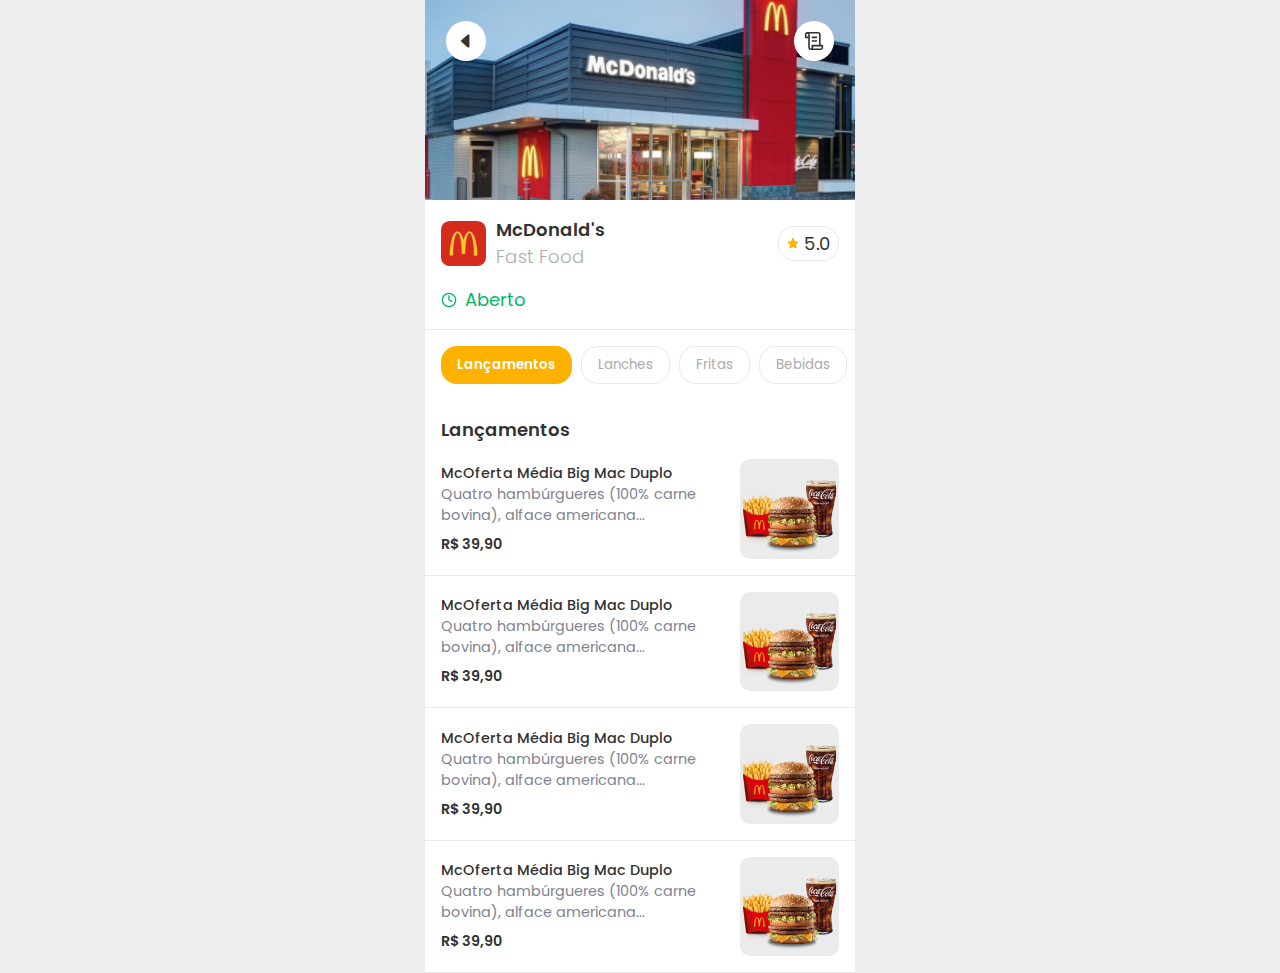
==== assets/pages/menu.html @ 07aab9a1 "first commit" ====
<!DOCTYPE html>
<html lang="en">

<head>
    <meta charset="UTF-8">
    <meta name="viewport" content="width=device-width, initial-scale=1.0">
    <title>Menu</title>
    <!-- CSS File -->
    <link rel="stylesheet" href="../css/menu.css">
    <!-- JS File -->
    <script src="../js/menu.js" defer></script>
    <!-- Bootstrap -->
    <link rel="stylesheet" href="https://cdn.jsdelivr.net/npm/bootstrap-icons@1.11.3/font/bootstrap-icons.min.css">
    <!-- favicon -->
    <link rel="shortcut icon" href="/assets/images/mcdonalds-logo.svg" type="image/x-icon">
</head>

<body>
    <div id="container">
        <header>
            <a class="header-btn" href="/index.html">
                <i class="bi bi-caret-left-fill"></i>
            </a>

            <a class="header-btn" href="#">
                <img src="../images/scroll-text.svg">
            </a>
        </header>

        <section id="restaurant-info">
            <div class="info-header">
                <div class="logo">
                    <img src="../images/mcdonalds-logo.svg" alt="McDonald's Logo" class="restaurant-logo">

                    <div class="restaurant-text">
                        <p class="restaurant-name">McDonald's</p>
                        <p class="restaurant-category">Fast Food</p>
                    </div>
                </div>

                <div class="restaurant-rating">
                    <img src="../images/star.svg" alt="star">
                    <span>5.0</span>
                </div>
            </div>

            <div class="restaurant-status">
                <img src="../images/clock.svg" alt="clock">
                <span class="open-now">Aberto</span>
            </div>
        </section>

        <section id="category-menu">
            <button class="menu-btn active">Lançamentos</button>
            <button class="menu-btn">Lanches</button>
            <button class="menu-btn">Fritas</button>
            <button class="menu-btn">Bebidas</button>
            <button class="menu-btn">Sobremesas</button>
        </section>

        <section id="menu-items">
            <span class="menu-title">Lançamentos</span>

            <div class="item">
                <div class="details">
                    <p class="item-title">McOferta média big mac duplo</h3>
                    <p class="item-desc">Quatro hambúrgueres (100% carne bovina), alface americana...</p>
                    <span class="price">R$ 39,90</span>
                </div>

                <img class="item-pic" src="../images/bigmac-duplo.png">
            </div>

            <div class="item">
                <div class="details">
                    <p class="item-title">McOferta média big mac duplo</h3>
                    <p class="item-desc">Quatro hambúrgueres (100% carne bovina), alface americana...</p>
                    <span class="price">R$ 39,90</span>
                </div>

                <img class="item-pic" src="../images/bigmac-duplo.png">
            </div>

            <div class="item">
                <div class="details">
                    <p class="item-title">McOferta média big mac duplo</h3>
                    <p class="item-desc">Quatro hambúrgueres (100% carne bovina), alface americana...</p>
                    <span class="price">R$ 39,90</span>
                </div>

                <img class="item-pic" src="../images/bigmac-duplo.png">
            </div>

            <div class="item">
                <div class="details">
                    <p class="item-title">McOferta média big mac duplo</h3>
                    <p class="item-desc">Quatro hambúrgueres (100% carne bovina), alface americana...</p>
                    <span class="price">R$ 39,90</span>
                </div>

                <img class="item-pic" src="../images/bigmac-duplo.png">
            </div>
        </section>
    </div>
</body>

</html>
---- assets/css/menu.css ----
/* Font Import */
@import url('https://fonts.googleapis.com/css2?family=Poppins:ital,wght@0,100;0,200;0,300;0,400;0,500;0,600;0,700;0,800;0,900;1,100;1,200;1,300;1,400;1,500;1,600;1,700;1,800;1,900&display=swap');

/* CSS Reset */
* {
  margin: 0;
  padding: 0;
  box-sizing: border-box;
  font-family: "Poppins", serif;
}

body {
    background-color: #ededed;
}

#container {
    max-width: 430px;
    width: 100%;
    min-height: 100vh;
    color: #323232;
    font-size: 18px;
    background-color: #fff;
}

/* header */
header {
    background: url('../images/mcdonalds-img.png') center/cover no-repeat;
    min-height: 200px;
    display: flex;
    justify-content: space-between;
    padding: 1.3rem;
    
}

.header-btn {
    background-color: #fff;
    height: 40px;
    width: 40px;
    display: grid;
    place-items: center;
    border-radius: 50%;
    transition: background-color 0.3s ease;
    color: #323232;
}

/* restaurant info */
#restaurant-info {
    display: flex;
    flex-direction: column;
    padding: 1rem;
    gap: 1rem;
    border-bottom: 1px solid #e9e9e9;
}

.info-header {
    display: flex;
    align-items: center;
    justify-content: space-between;
}

.logo {
    display: flex;
    align-items: center;
    gap: 10px;
}

.logo img {
    width: 45px;
}

.restaurant-name {
    font-weight: 600;
}

.restaurant-category {
    color: #adadad;
    font-weight: 300;
}

.restaurant-rating {
    border: 1px solid #e9e9e9;
    padding: 3px 8px;
    border-radius: 1rem;
}

.restaurant-status {
    display: flex;
    align-items: center;
    gap: 8px;
    color: #00B969;
}

/* menu rolavel */
#category-menu {
    padding: 1rem;
    white-space: nowrap;
    overflow-x: auto;
    scrollbar-width: none;
    display: flex;
    gap: 9px;
}

#category-menu button {
    border: 1px solid #e9e9e9;
    padding: .5rem 1rem;
    border-radius: 1rem;
    background-color: transparent;
    cursor: pointer;
    color: #ababab;
}

#category-menu button.active {
    background-color: #ffb100;
    color: #fff;
    border: none;
    font-weight: 600;
}

.item {
    display: flex;
    align-items: center;
    justify-content: space-between;
    padding: 1rem;
    border-bottom: 1px solid #e9e9e9;
}

.menu-title {
    font-weight: 600;
    display: block;
    margin: 1rem 0 0;
    padding: 0 1rem;
}

.details {
    font-size: .9rem;
    width: 70%;
}

.item-title {
    font-weight: 500;
    text-transform: capitalize;
}

.item-desc {
    color: #7E8392;
}

.price {
    display: block;
    margin-top: .5rem;
    font-weight: 600;
}

.item-pic {
    width: 25%;
    border-radius: 10px;
    background-color: #ebebeb;
}

/* responsividade */
@media (min-width: 431px) {
    body {
        display: flex;
        justify-content: center;
    }
}
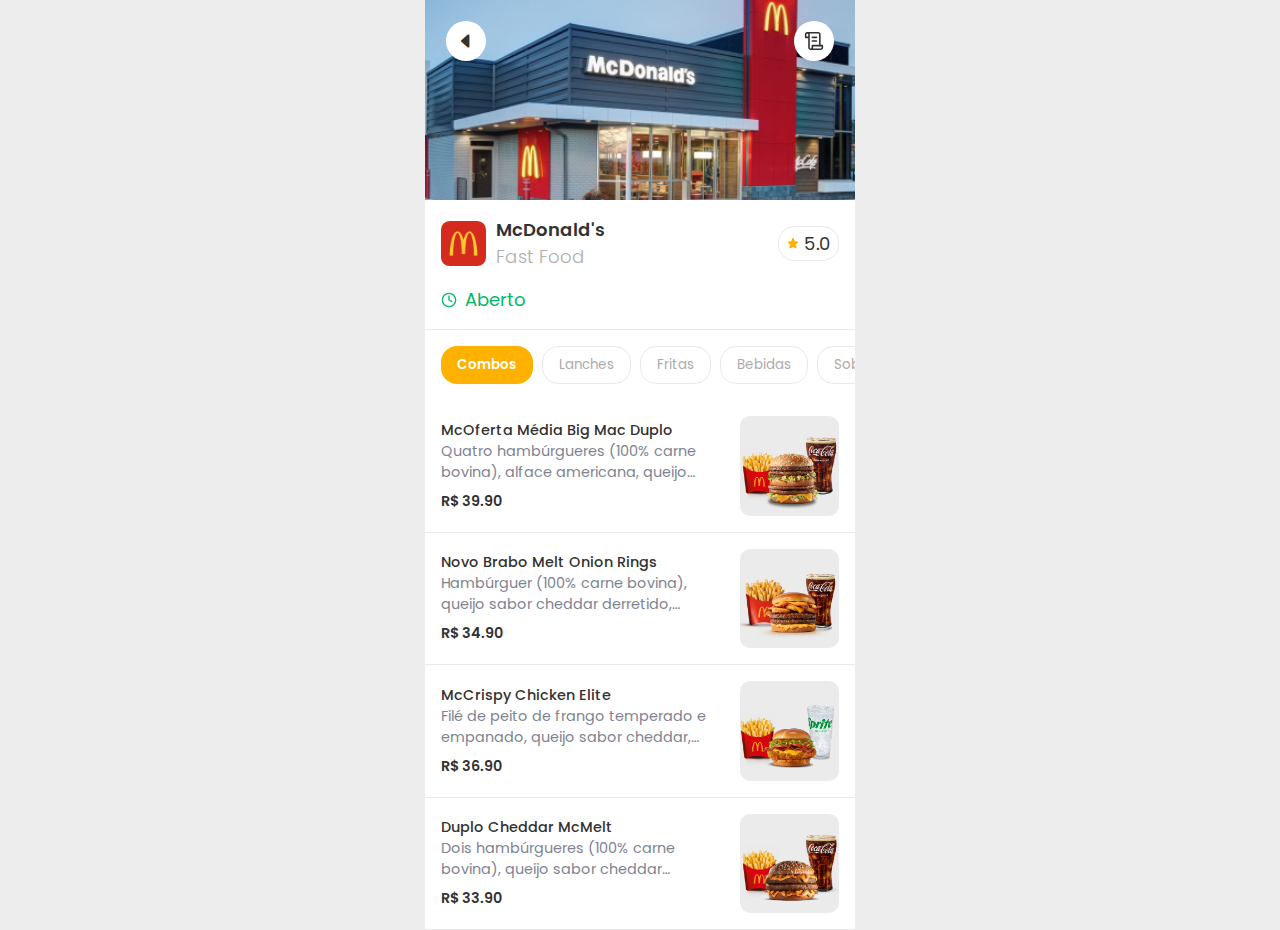
==== commit f91e087d: "Logica do filtro e carregamento de itens dinamico" ====
--- a/assets/pages/menu.html
+++ b/assets/pages/menu.html
@@ -51,17 +51,17 @@
         </section>
 
         <section id="category-menu">
-            <button class="menu-btn active">Lançamentos</button>
-            <button class="menu-btn">Lanches</button>
-            <button class="menu-btn">Fritas</button>
-            <button class="menu-btn">Bebidas</button>
-            <button class="menu-btn">Sobremesas</button>
+            <button class="menu-btn active" data-id="combos">combos</button>
+            <button class="menu-btn" data-id="lanches">lanches</button>
+            <button class="menu-btn" data-id="fritas">fritas</button>
+            <button class="menu-btn" data-id="bebidas">bebidas</button>
+            <button class="menu-btn" data-id="sobremesas">sobremesas</button>
         </section>
 
         <section id="menu-items">
-            <span class="menu-title">Lançamentos</span>
+            <span class="menu-title">Combos</span>
 
-            <div class="item">
+            <!-- <div class="item">
                 <div class="details">
                     <p class="item-title">McOferta média big mac duplo</h3>
                     <p class="item-desc">Quatro hambúrgueres (100% carne bovina), alface americana...</p>
@@ -69,37 +69,7 @@
                 </div>
 
                 <img class="item-pic" src="../images/bigmac-duplo.png">
-            </div>
-
-            <div class="item">
-                <div class="details">
-                    <p class="item-title">McOferta média big mac duplo</h3>
-                    <p class="item-desc">Quatro hambúrgueres (100% carne bovina), alface americana...</p>
-                    <span class="price">R$ 39,90</span>
-                </div>
-
-                <img class="item-pic" src="../images/bigmac-duplo.png">
-            </div>
-
-            <div class="item">
-                <div class="details">
-                    <p class="item-title">McOferta média big mac duplo</h3>
-                    <p class="item-desc">Quatro hambúrgueres (100% carne bovina), alface americana...</p>
-                    <span class="price">R$ 39,90</span>
-                </div>
-
-                <img class="item-pic" src="../images/bigmac-duplo.png">
-            </div>
-
-            <div class="item">
-                <div class="details">
-                    <p class="item-title">McOferta média big mac duplo</h3>
-                    <p class="item-desc">Quatro hambúrgueres (100% carne bovina), alface americana...</p>
-                    <span class="price">R$ 39,90</span>
-                </div>
-
-                <img class="item-pic" src="../images/bigmac-duplo.png">
-            </div>
+            </div> -->
         </section>
     </div>
 </body>
--- a/assets/css/menu.css
+++ b/assets/css/menu.css
@@ -100,13 +100,14 @@
     gap: 9px;
 }
 
-#category-menu button {
+.menu-btn {
     border: 1px solid #e9e9e9;
     padding: .5rem 1rem;
     border-radius: 1rem;
     background-color: transparent;
     cursor: pointer;
     color: #ababab;
+    text-transform: capitalize;
 }
 
 #category-menu button.active {
@@ -143,6 +144,12 @@
 
 .item-desc {
     color: #7E8392;
+    display: -webkit-box;
+    -webkit-line-clamp: 2; /*Limita a 2 linhas*/
+    -webkit-box-orient: vertical;
+    overflow: hidden;
+    text-overflow: ellipsis;
+    max-width: 100%;
 }
 
 .price {
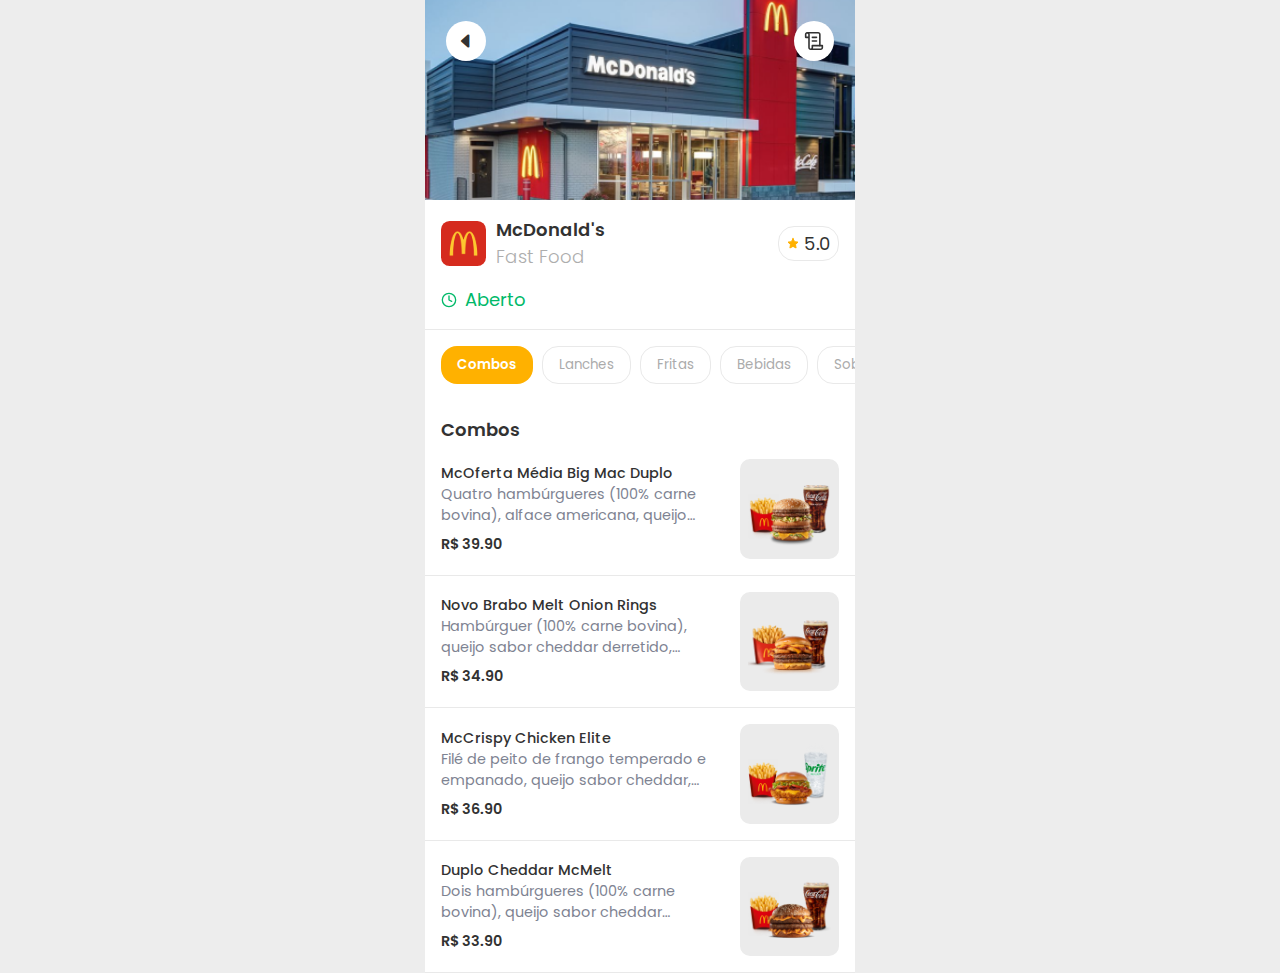
==== commit fec58292: "novos produtos do menu e atualizacao de diretorio de imagens" ====
--- a/assets/pages/menu.html
+++ b/assets/pages/menu.html
@@ -12,7 +12,7 @@
     <!-- Bootstrap -->
     <link rel="stylesheet" href="https://cdn.jsdelivr.net/npm/bootstrap-icons@1.11.3/font/bootstrap-icons.min.css">
     <!-- favicon -->
-    <link rel="shortcut icon" href="/assets/images/mcdonalds-logo.svg" type="image/x-icon">
+    <link rel="shortcut icon" href="/assets/images/svg/mcdonalds-logo.svg" type="image/x-icon">
 </head>
 
 <body>
@@ -23,14 +23,14 @@
             </a>
 
             <a class="header-btn" href="#">
-                <img src="../images/scroll-text.svg">
+                <img src="../images/svg/scroll-text.svg">
             </a>
         </header>
 
         <section id="restaurant-info">
             <div class="info-header">
                 <div class="logo">
-                    <img src="../images/mcdonalds-logo.svg" alt="McDonald's Logo" class="restaurant-logo">
+                    <img src="../images/svg/mcdonalds-logo.svg" alt="McDonald's Logo" class="restaurant-logo">
 
                     <div class="restaurant-text">
                         <p class="restaurant-name">McDonald's</p>
@@ -39,13 +39,13 @@
                 </div>
 
                 <div class="restaurant-rating">
-                    <img src="../images/star.svg" alt="star">
+                    <img src="../images/svg/star.svg" alt="star">
                     <span>5.0</span>
                 </div>
             </div>
 
             <div class="restaurant-status">
-                <img src="../images/clock.svg" alt="clock">
+                <img src="../images/svg/clock.svg" alt="clock">
                 <span class="open-now">Aberto</span>
             </div>
         </section>
@@ -59,9 +59,9 @@
         </section>
 
         <section id="menu-items">
-            <span class="menu-title">Combos</span>
+            <!-- <span class="menu-title">combos</span>
 
-            <!-- <div class="item">
+            <div class="item">
                 <div class="details">
                     <p class="item-title">McOferta média big mac duplo</h3>
                     <p class="item-desc">Quatro hambúrgueres (100% carne bovina), alface americana...</p>
--- a/assets/css/menu.css
+++ b/assets/css/menu.css
@@ -130,6 +130,7 @@
     display: block;
     margin: 1rem 0 0;
     padding: 0 1rem;
+    text-transform: capitalize;
 }
 
 .details {
@@ -160,6 +161,8 @@
 
 .item-pic {
     width: 25%;
+    min-height: 67px;
+    padding: .5rem;
     border-radius: 10px;
     background-color: #ebebeb;
 }
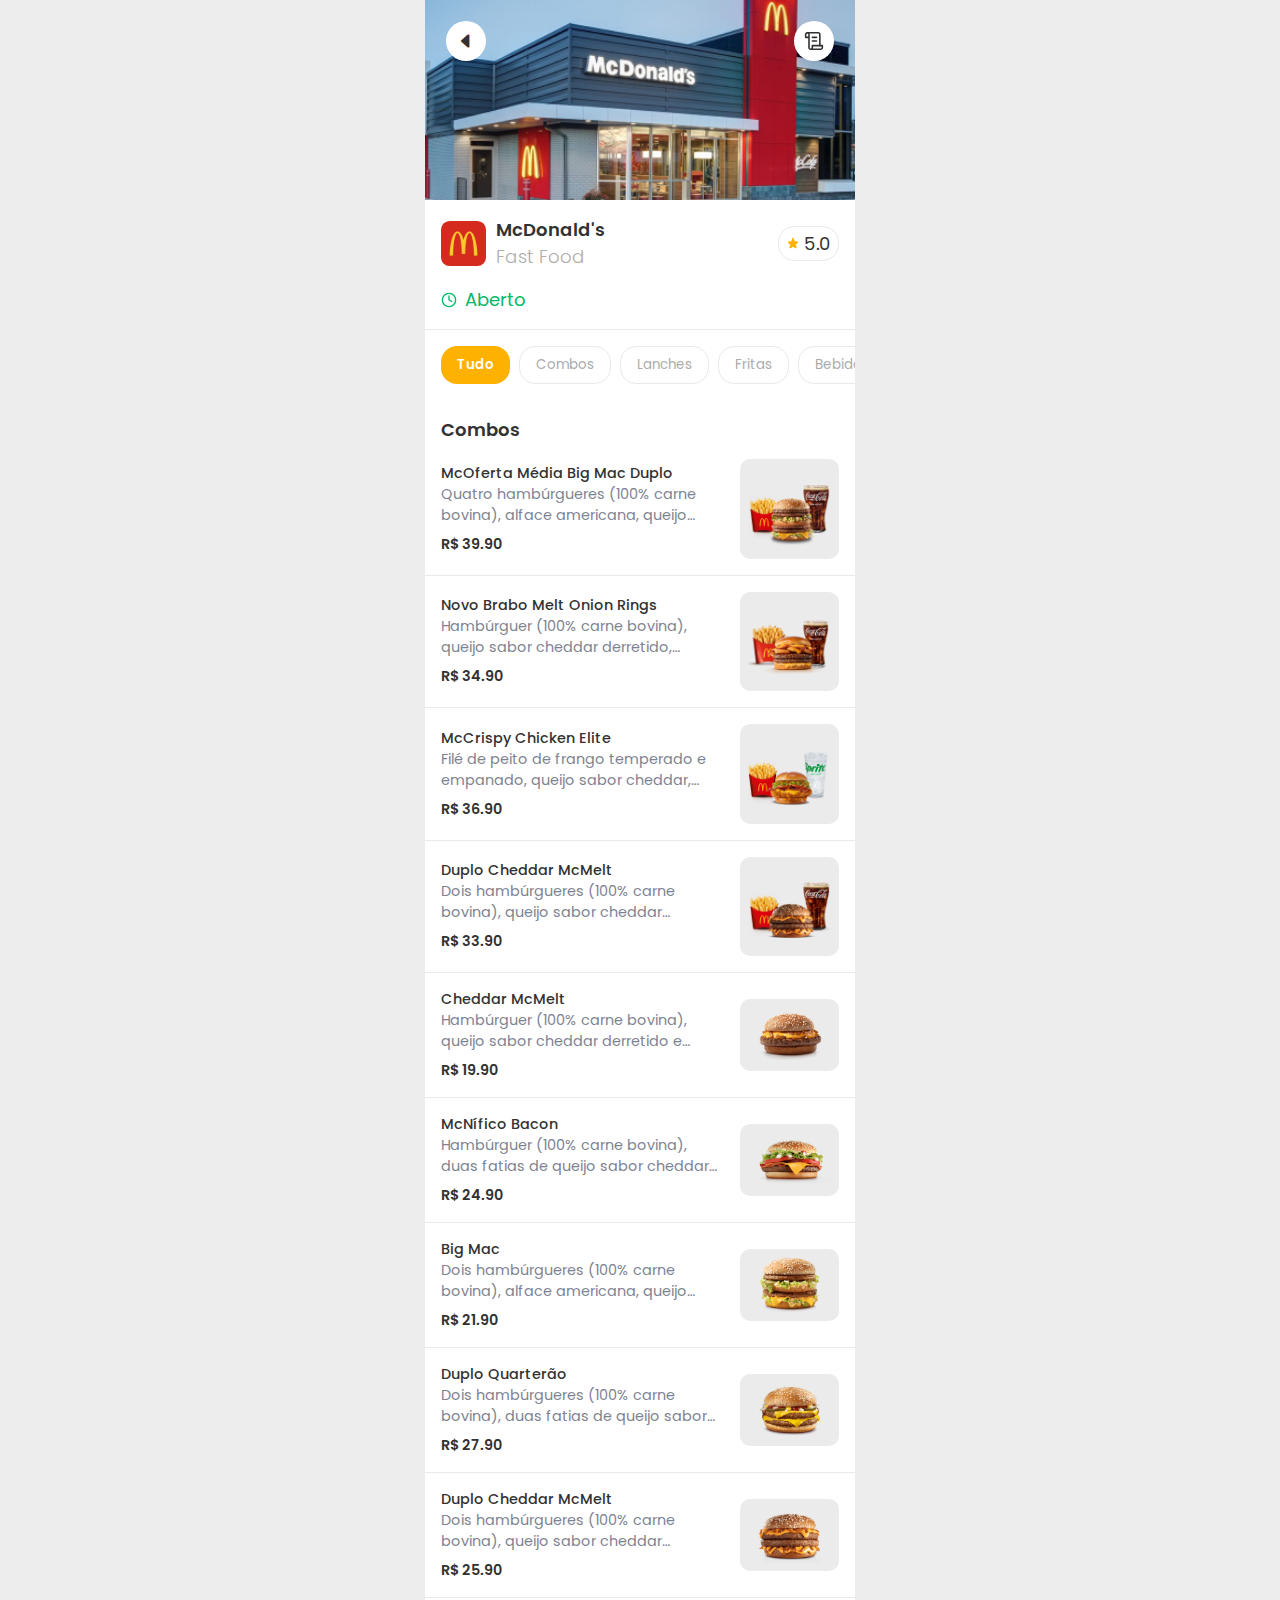
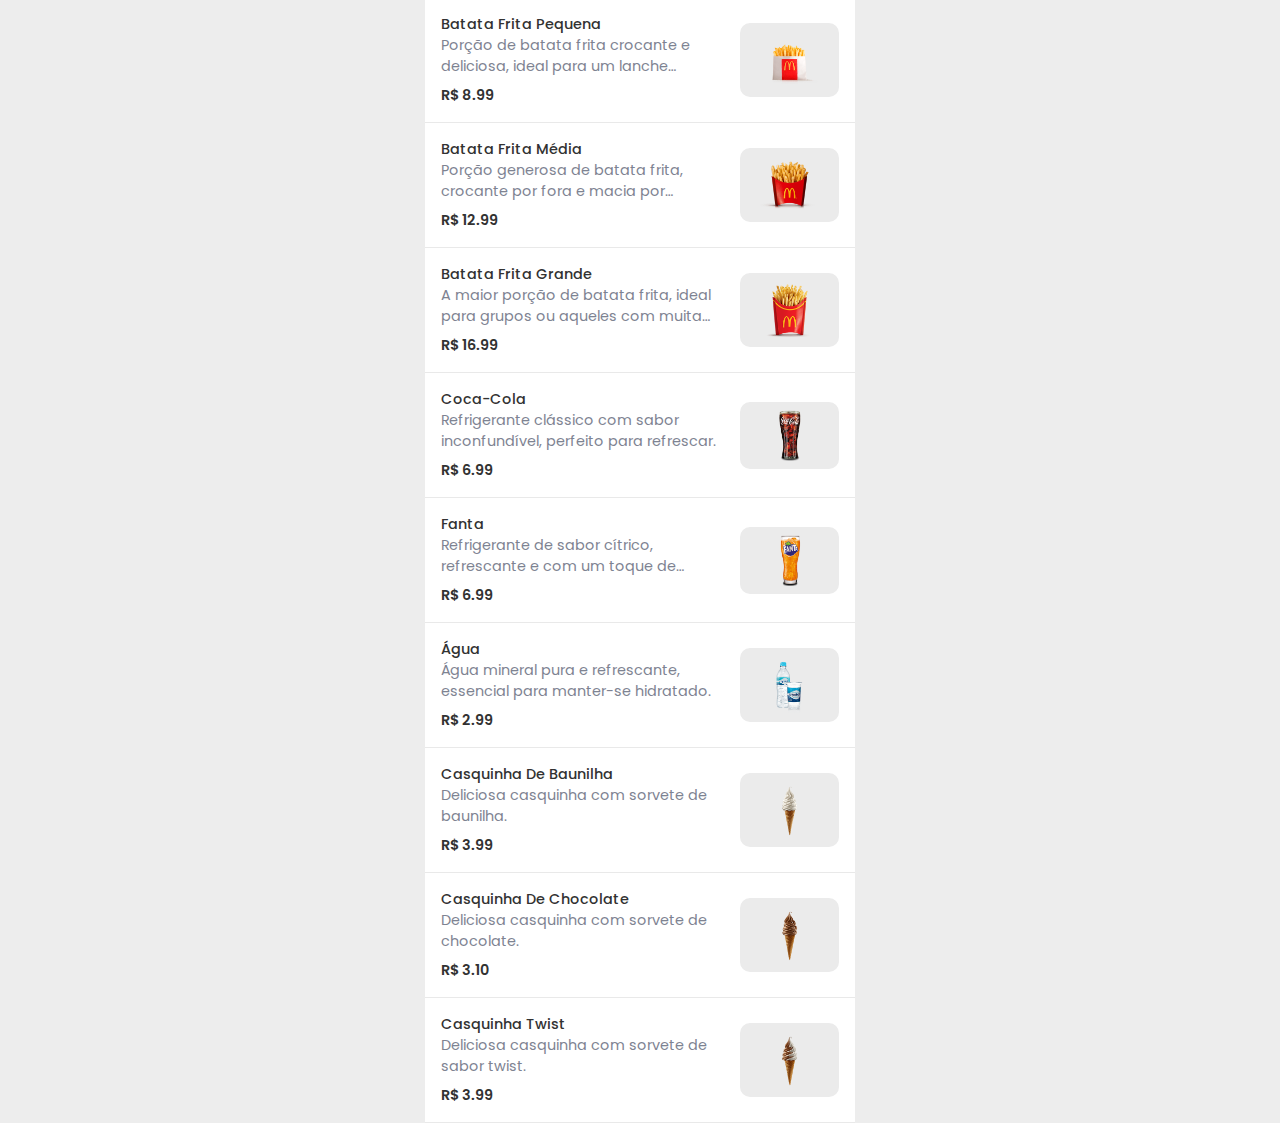
==== commit a1d555bd: "adicao do filtro all e modificacao no botao da pagina inicial" ====
--- a/assets/pages/menu.html
+++ b/assets/pages/menu.html
@@ -51,7 +51,8 @@
         </section>
 
         <section id="category-menu">
-            <button class="menu-btn active" data-id="combos">combos</button>
+            <button class="menu-btn active" data-id="all">Tudo</button>
+            <button class="menu-btn" data-id="combos">combos</button>
             <button class="menu-btn" data-id="lanches">lanches</button>
             <button class="menu-btn" data-id="fritas">fritas</button>
             <button class="menu-btn" data-id="bebidas">bebidas</button>
@@ -63,7 +64,7 @@
 
             <div class="item">
                 <div class="details">
-                    <p class="item-title">McOferta média big mac duplo</h3>
+                    <p class="item-title">McOferta média big mac duplo</p>
                     <p class="item-desc">Quatro hambúrgueres (100% carne bovina), alface americana...</p>
                     <span class="price">R$ 39,90</span>
                 </div>
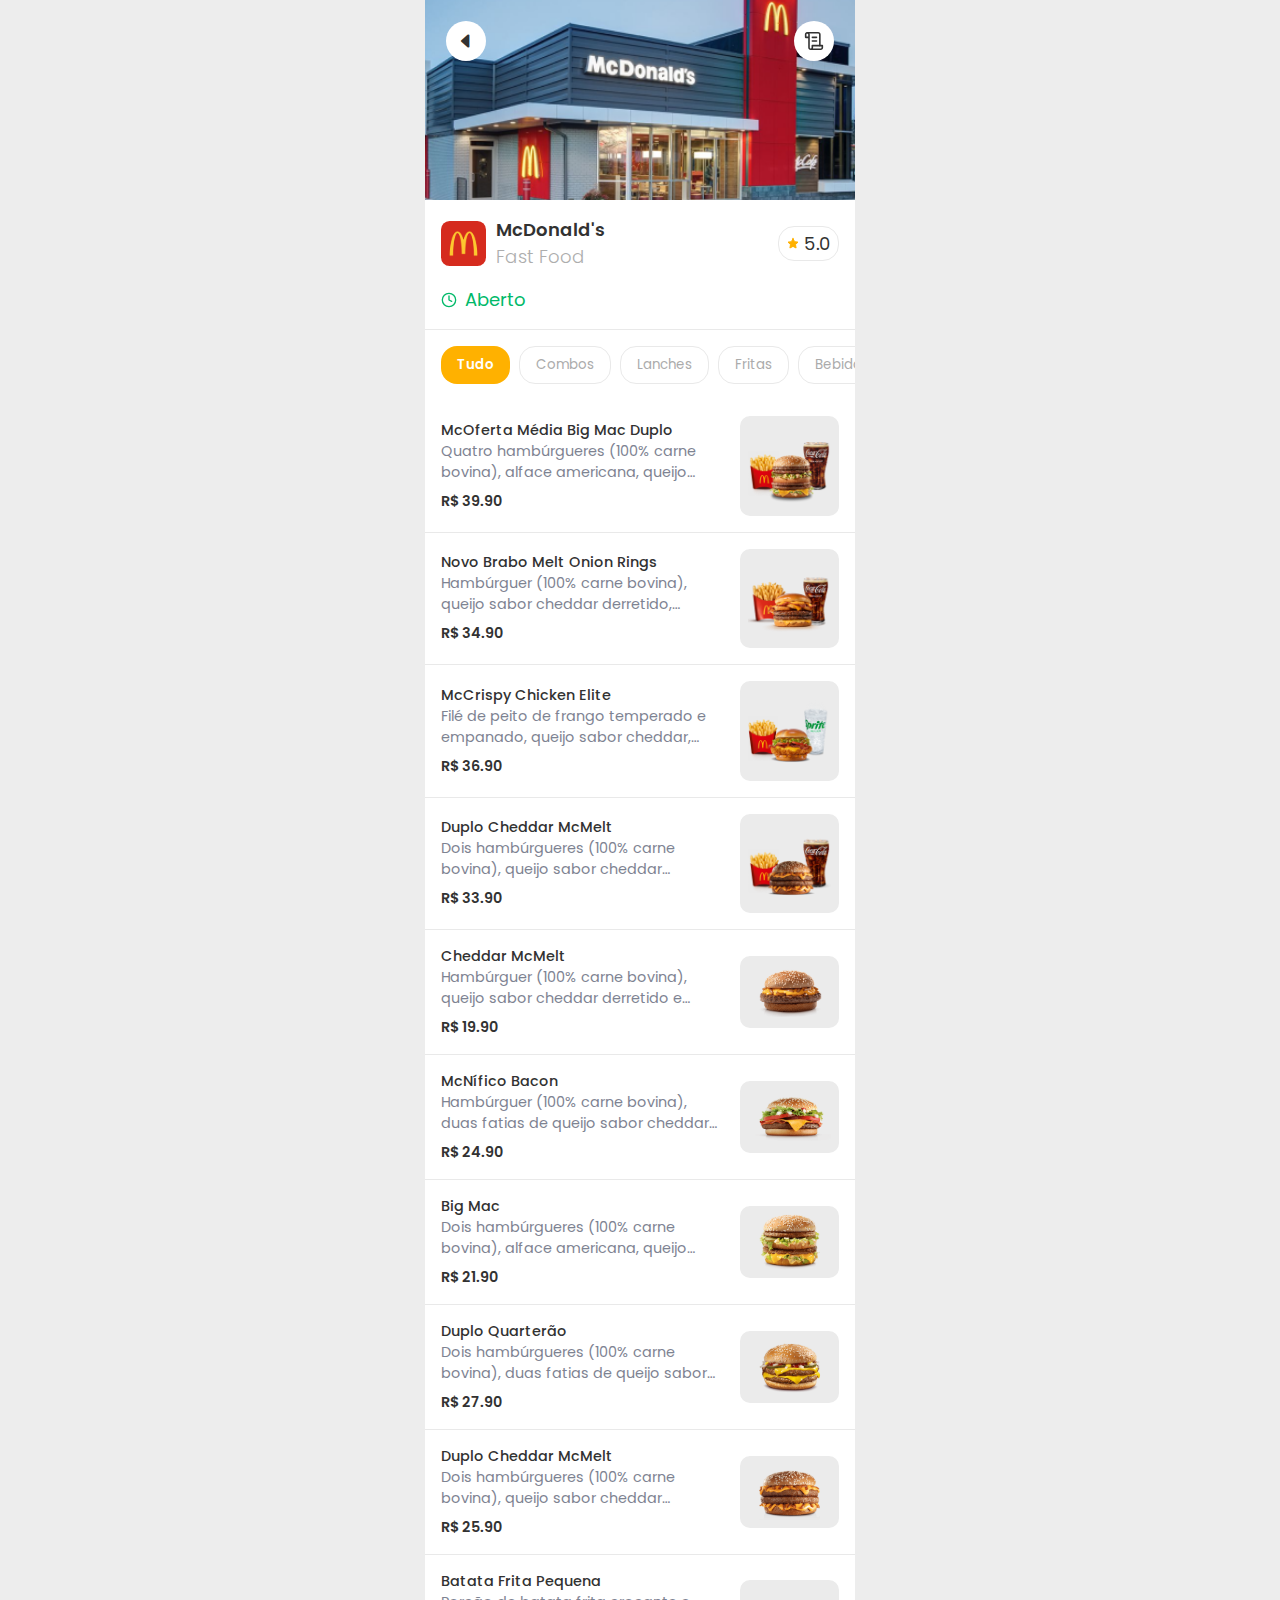
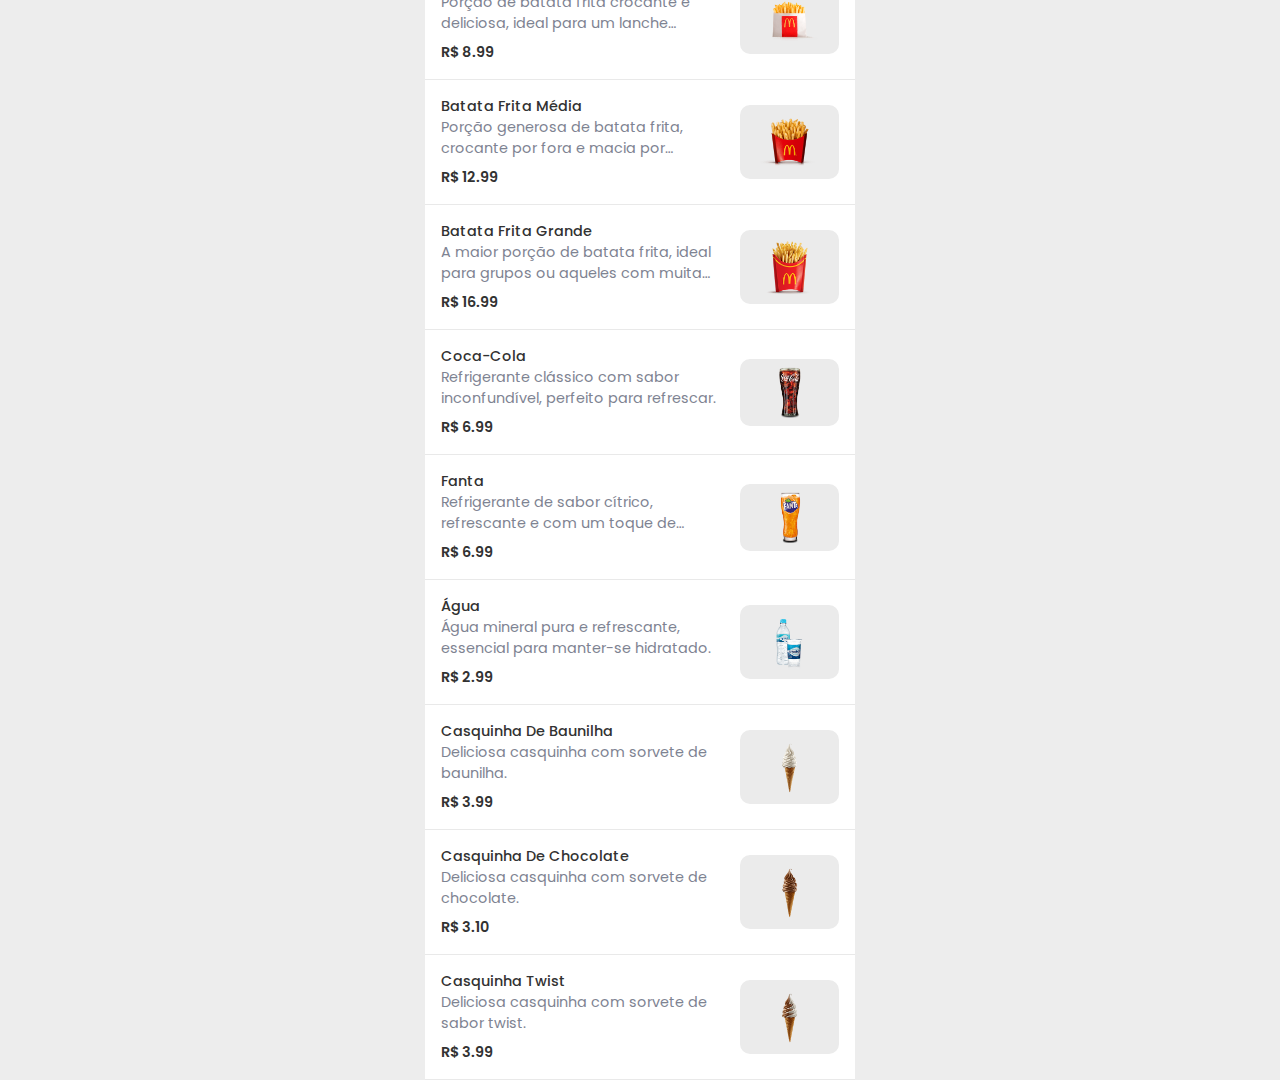
==== commit 822b28f3: "correcao do diretorio do menu para o index" ====
--- a/assets/pages/menu.html
+++ b/assets/pages/menu.html
@@ -18,7 +18,7 @@
 <body>
     <div id="container">
         <header>
-            <a class="header-btn" href="/index.html">
+            <a class="header-btn" href="/">
                 <i class="bi bi-caret-left-fill"></i>
             </a>
 
--- a/assets/css/menu.css
+++ b/assets/css/menu.css
@@ -29,7 +29,6 @@
     display: flex;
     justify-content: space-between;
     padding: 1.3rem;
-    
 }
 
 .header-btn {
@@ -39,16 +38,17 @@
     display: grid;
     place-items: center;
     border-radius: 50%;
-    transition: background-color 0.3s ease;
+    transition: all 0.3s ease;
     color: #323232;
+}
+
+.header-btn:hover {
+    background-color: #e3e3e3;
 }
 
 /* restaurant info */
 #restaurant-info {
-    display: flex;
-    flex-direction: column;
     padding: 1rem;
-    gap: 1rem;
     border-bottom: 1px solid #e9e9e9;
 }
 
@@ -56,6 +56,7 @@
     display: flex;
     align-items: center;
     justify-content: space-between;
+    margin-bottom: 1rem;
 }
 
 .logo {
@@ -123,6 +124,7 @@
     justify-content: space-between;
     padding: 1rem;
     border-bottom: 1px solid #e9e9e9;
+    cursor: pointer;
 }
 
 .menu-title {
